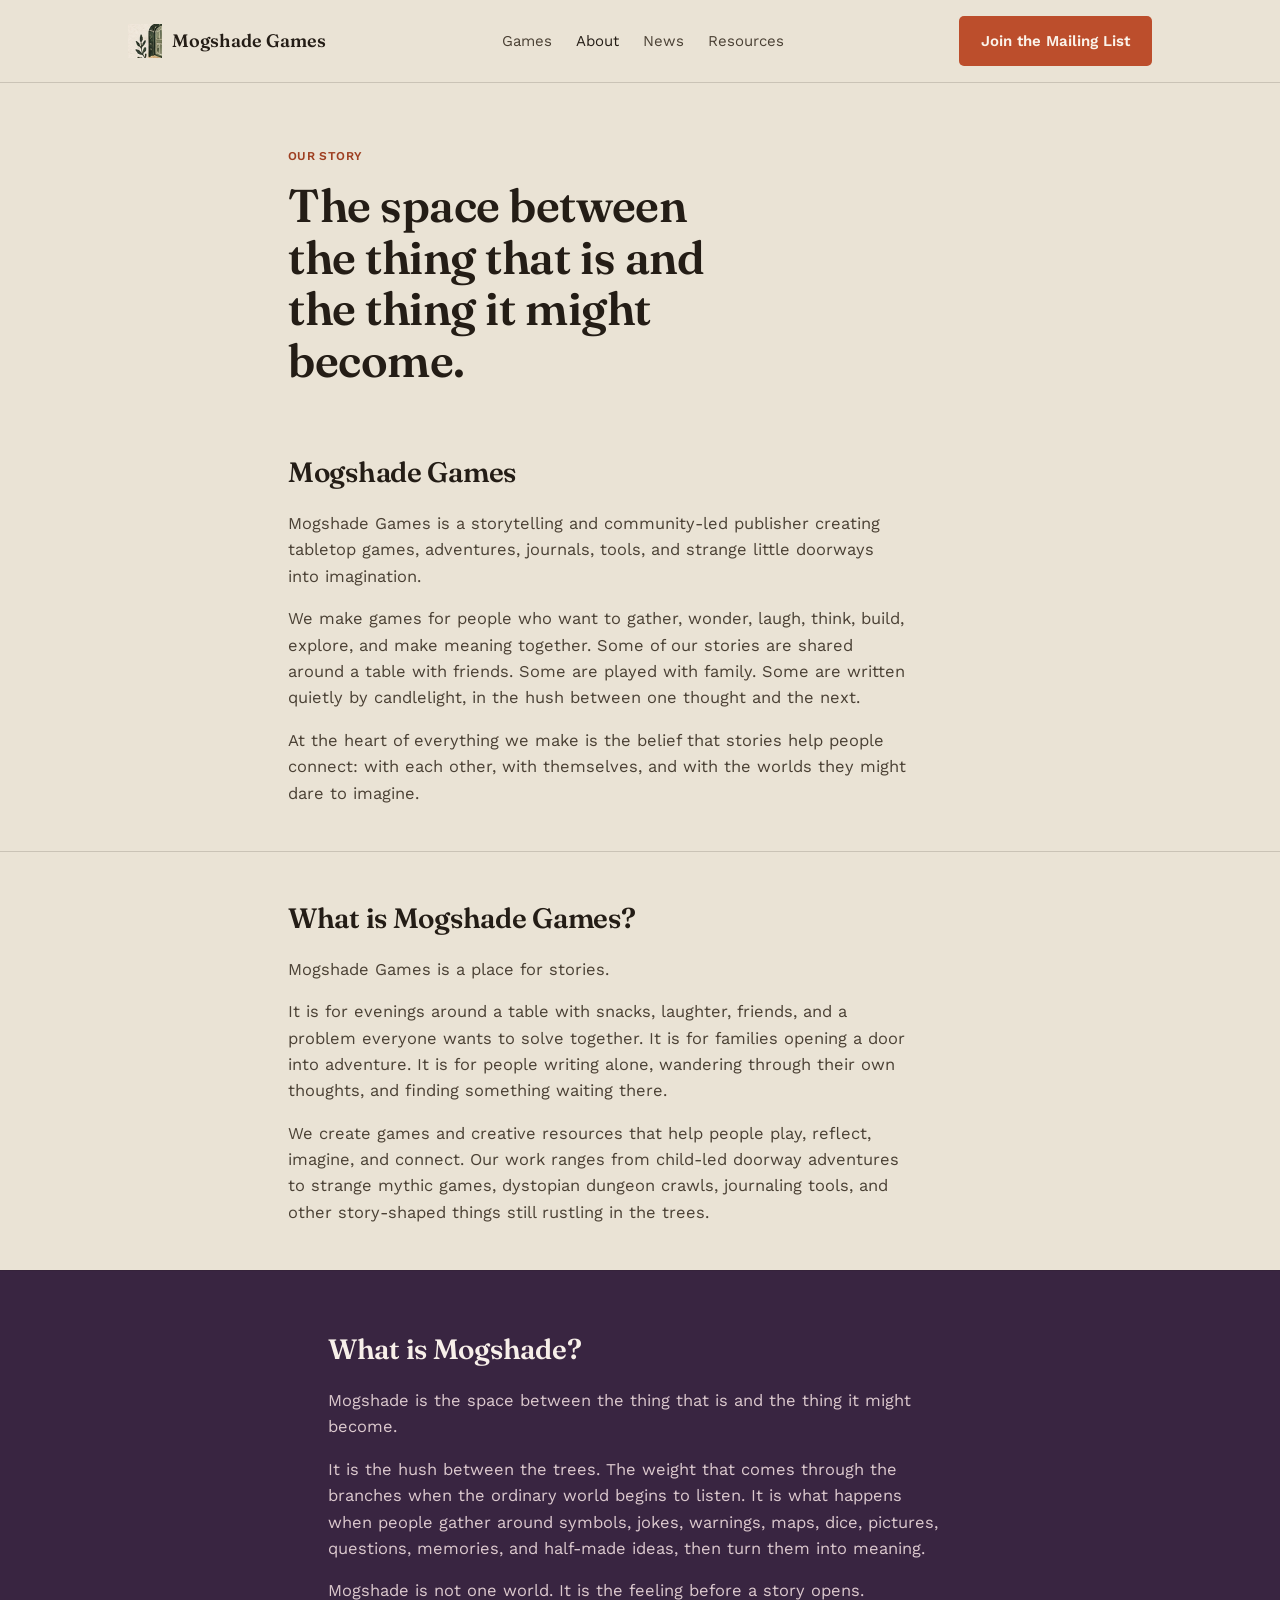
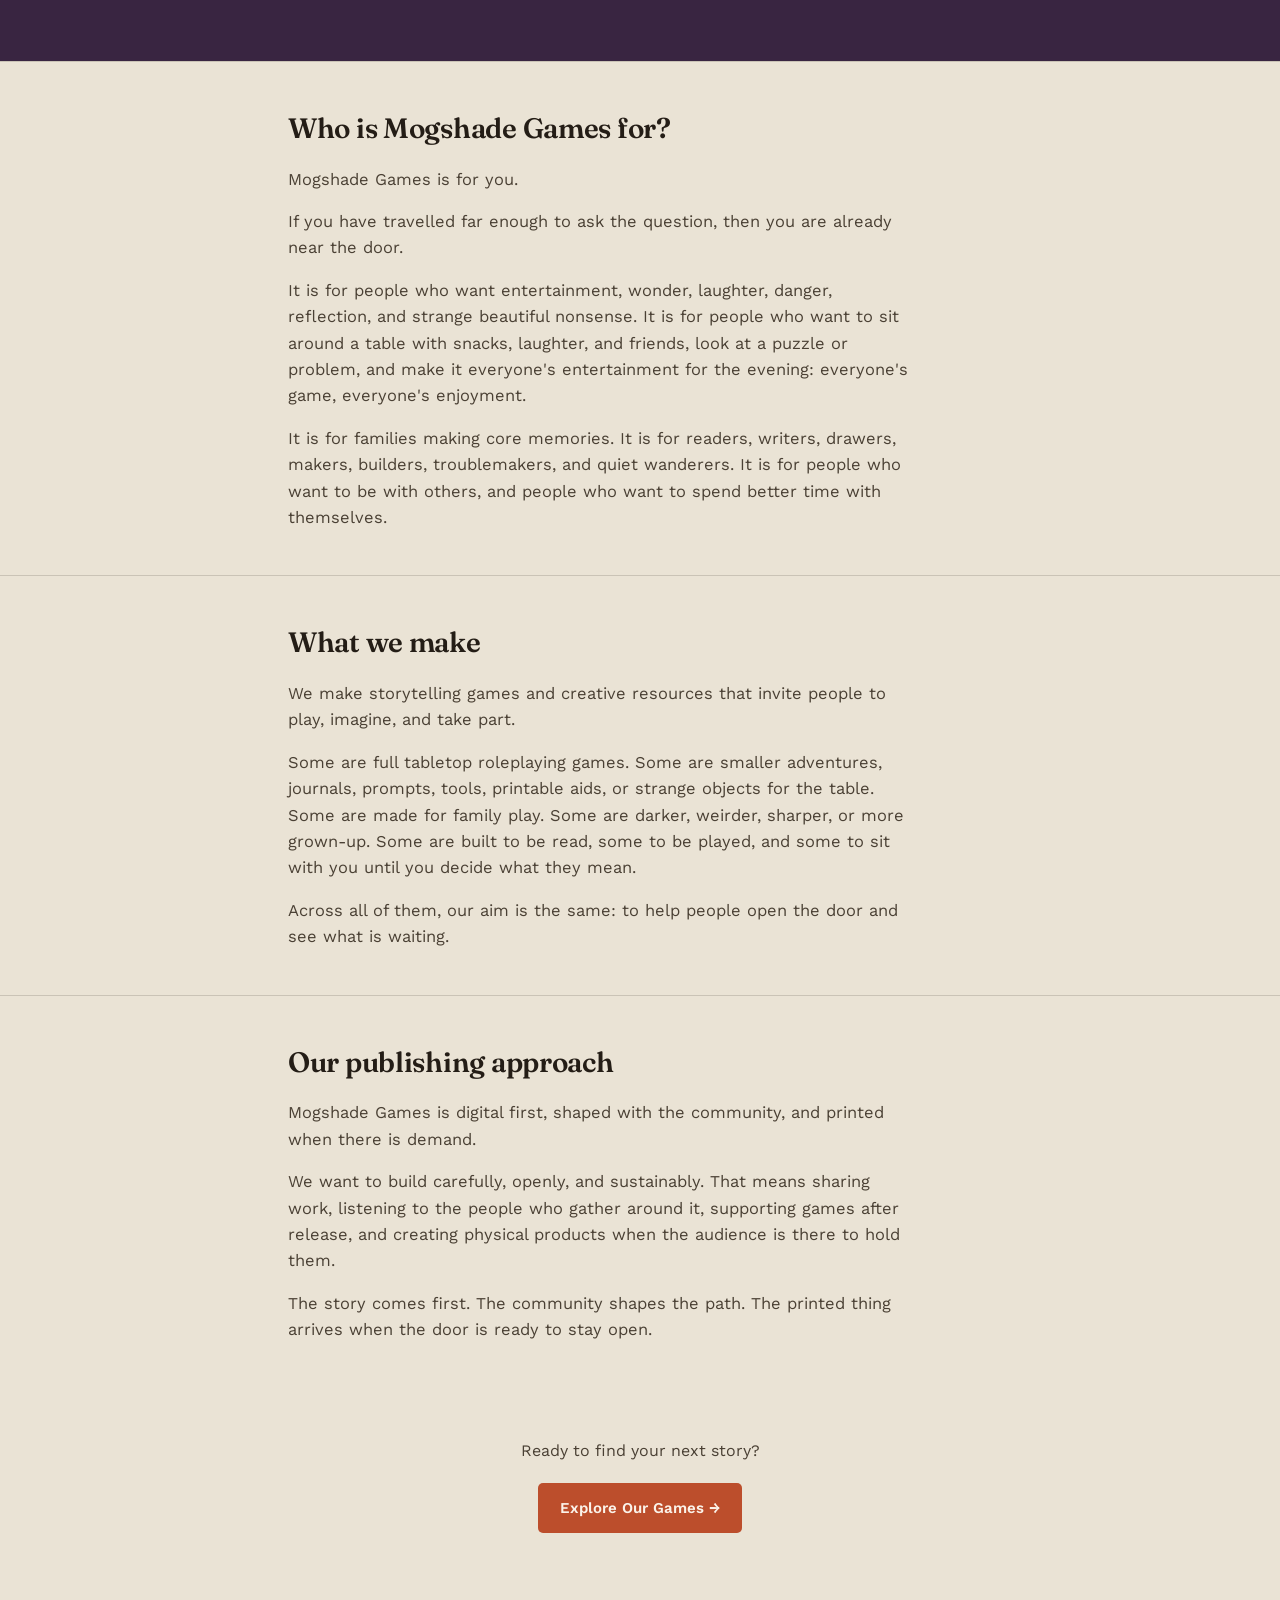
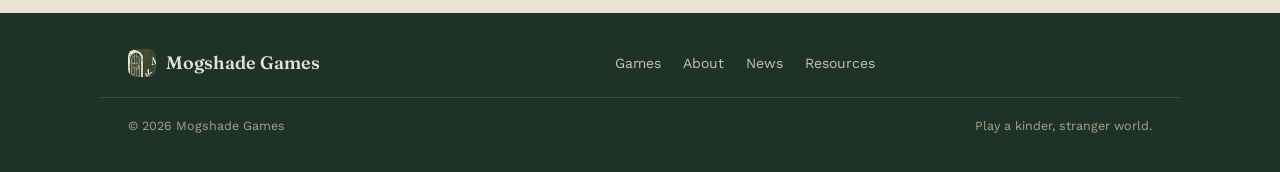
==== about.html @ 49bffb95 "Add files via upload" ====
<!DOCTYPE html>
<html lang="en">
<head>
<meta charset="UTF-8">
<meta name="viewport" content="width=device-width, initial-scale=1.0">
<title>About — Mogshade Games</title>
<link rel="preconnect" href="https://fonts.googleapis.com">
<link rel="preconnect" href="https://fonts.gstatic.com" crossorigin>
<link href="https://fonts.googleapis.com/css2?family=Fraunces:ital,wght@0,500;0,600;0,700;1,500&family=Work+Sans:wght@400;500;600&display=swap" rel="stylesheet">
<style>
  :root{
    --cream:#EAE3D5;
    --ink:#241D16;
    --ink-soft:#4A4034;
    --forest-dark:#1E3327;
    --rust:#BC4E2C;
    --rust-dark:#9E3F21;
    --plum:#392541;
    --plum-deep:#2C1C33;
    --sage:#A9B98C;
    --sage-ink:#3A4A2A;
    --line: rgba(36,29,22,0.16);
  }
  *{box-sizing:border-box;}
  body{margin:0;background:var(--cream);color:var(--ink);font-family:'Work Sans',sans-serif;line-height:1.6;}
  h1,h2,h3{font-family:'Fraunces',serif;font-weight:600;margin:0;letter-spacing:-0.01em;}
  a{color:inherit;text-decoration:none;}
  img{display:block;max-width:100%;border-radius:8px;}
  .wrap{max-width:760px;margin:0 auto;padding:0 28px;}
  @media(max-width:640px){.wrap{padding:0 18px;}}

  .btn{display:inline-flex;align-items:center;gap:8px;padding:13px 22px;border-radius:5px;font-weight:600;font-size:15px;border:none;cursor:pointer;}
  .btn-primary{background:var(--rust);color:#FBF3EA;}
  .btn-primary:hover{background:var(--rust-dark);}
  .btn-link{text-decoration:underline;text-underline-offset:4px;color:var(--forest-dark);}

  header.site{border-bottom:1px solid var(--line);padding:16px 0;}
  nav{max-width:1080px;margin:0 auto;padding:0 28px;display:flex;align-items:center;justify-content:space-between;flex-wrap:wrap;gap:16px;}
  @media(max-width:640px){nav{padding:0 18px;}}
  .logo{display:flex;align-items:center;gap:10px;}
  .logo img{width:34px;height:34px;border-radius:0;}
  .logo-word{font-family:'Fraunces',serif;font-weight:600;font-size:18px;line-height:1.15;}
  .nav-links{display:flex;gap:24px;flex-wrap:wrap;}
  .nav-links a{font-size:15px;color:var(--ink-soft);}
  .nav-links a:hover, .nav-links a.active{color:var(--ink);}

  .page-hero{padding:64px 0 20px;}
  .kicker{font-size:12px;font-weight:600;letter-spacing:0.03em;color:var(--rust-dark);display:block;margin-bottom:14px;}
  .page-hero h1{font-size:clamp(32px,5vw,46px);line-height:1.12;max-width:14ch;}

  section.copy{padding:44px 0;}
  section.copy + section.copy{border-top:1px solid var(--line);}
  section.copy h2{font-size:clamp(22px,3vw,28px);margin-bottom:16px;}
  section.copy p{font-size:16.5px;color:var(--ink-soft);margin:0 0 16px;max-width:62ch;}
  section.copy p:last-child{margin-bottom:0;}
  section.copy.emphasis{background:var(--plum);color:#F1E7EA;margin:0 -100vw;padding:56px 100vw;border-top:none;}
  section.copy.emphasis .wrap{max-width:680px;}
  section.copy.emphasis h2{color:#F7EFE9;}
  section.copy.emphasis p{color:#DCC9CE;}

  .cta-row{padding:50px 0 80px;text-align:center;}
  .cta-row p{color:var(--ink-soft);margin:0 0 20px;font-size:16px;}

  footer{background:var(--forest-dark);color:#E7E0D3;padding:36px 0;}
  .footer-grid{display:flex;align-items:center;justify-content:space-between;flex-wrap:wrap;gap:18px;max-width:1080px;margin:0 auto;padding:0 28px;}
  @media(max-width:640px){.footer-grid{padding:0 18px;}}
  .footer-logo{display:flex;align-items:center;gap:10px;}
  .footer-logo img{width:28px;height:28px;}
  .footer-links{display:flex;gap:22px;flex-wrap:wrap;}
  .footer-links a{font-size:14px;color:#CBC2AE;}
  .footer-bottom{margin-top:20px;padding-top:18px;border-top:1px solid rgba(231,224,211,0.15);font-size:12.5px;color:#A9A08B;display:flex;justify-content:space-between;flex-wrap:wrap;gap:8px;max-width:1080px;margin-left:auto;margin-right:auto;padding-left:28px;padding-right:28px;}
  @media(max-width:640px){.footer-bottom{padding-left:18px;padding-right:18px;}}
</style>
</head>
<body>

<header class="site">
  <nav>
    <a href="index.html" class="logo">
      <img src="logo-icon.png" alt="Mogshade Games door icon">
      <span class="logo-word">Mogshade Games</span>
    </a>
    <div class="nav-links">
      <a href="index.html#games">Games</a>
      <a href="about.html" class="active">About</a>
      <a href="index.html#workshop">News</a>
      <a href="index.html#workshop">Resources</a>
    </div>
    <a href="index.html#newsletter" class="btn btn-primary">Join the Mailing List</a>
  </nav>
</header>

<main>

  <section class="page-hero">
    <div class="wrap">
      <span class="kicker">OUR STORY</span>
      <h1>The space between the thing that is and the thing it might become.</h1>
    </div>
  </section>

  <section class="copy">
    <div class="wrap">
      <h2>Mogshade Games</h2>
      <p>Mogshade Games is a storytelling and community-led publisher creating tabletop games, adventures, journals, tools, and strange little doorways into imagination.</p>
      <p>We make games for people who want to gather, wonder, laugh, think, build, explore, and make meaning together. Some of our stories are shared around a table with friends. Some are played with family. Some are written quietly by candlelight, in the hush between one thought and the next.</p>
      <p>At the heart of everything we make is the belief that stories help people connect: with each other, with themselves, and with the worlds they might dare to imagine.</p>
    </div>
  </section>

  <section class="copy">
    <div class="wrap">
      <h2>What is Mogshade Games?</h2>
      <p>Mogshade Games is a place for stories.</p>
      <p>It is for evenings around a table with snacks, laughter, friends, and a problem everyone wants to solve together. It is for families opening a door into adventure. It is for people writing alone, wandering through their own thoughts, and finding something waiting there.</p>
      <p>We create games and creative resources that help people play, reflect, imagine, and connect. Our work ranges from child-led doorway adventures to strange mythic games, dystopian dungeon crawls, journaling tools, and other story-shaped things still rustling in the trees.</p>
    </div>
  </section>

  <section class="copy emphasis">
    <div class="wrap">
      <h2>What is Mogshade?</h2>
      <p>Mogshade is the space between the thing that is and the thing it might become.</p>
      <p>It is the hush between the trees. The weight that comes through the branches when the ordinary world begins to listen. It is what happens when people gather around symbols, jokes, warnings, maps, dice, pictures, questions, memories, and half-made ideas, then turn them into meaning.</p>
      <p>Mogshade is not one world. It is the feeling before a story opens.</p>
    </div>
  </section>

  <section class="copy">
    <div class="wrap">
      <h2>Who is Mogshade Games for?</h2>
      <p>Mogshade Games is for you.</p>
      <p>If you have travelled far enough to ask the question, then you are already near the door.</p>
      <p>It is for people who want entertainment, wonder, laughter, danger, reflection, and strange beautiful nonsense. It is for people who want to sit around a table with snacks, laughter, and friends, look at a puzzle or problem, and make it everyone's entertainment for the evening: everyone's game, everyone's enjoyment.</p>
      <p>It is for families making core memories. It is for readers, writers, drawers, makers, builders, troublemakers, and quiet wanderers. It is for people who want to be with others, and people who want to spend better time with themselves.</p>
    </div>
  </section>

  <section class="copy">
    <div class="wrap">
      <h2>What we make</h2>
      <p>We make storytelling games and creative resources that invite people to play, imagine, and take part.</p>
      <p>Some are full tabletop roleplaying games. Some are smaller adventures, journals, prompts, tools, printable aids, or strange objects for the table. Some are made for family play. Some are darker, weirder, sharper, or more grown-up. Some are built to be read, some to be played, and some to sit with you until you decide what they mean.</p>
      <p>Across all of them, our aim is the same: to help people open the door and see what is waiting.</p>
    </div>
  </section>

  <section class="copy">
    <div class="wrap">
      <h2>Our publishing approach</h2>
      <p>Mogshade Games is digital first, shaped with the community, and printed when there is demand.</p>
      <p>We want to build carefully, openly, and sustainably. That means sharing work, listening to the people who gather around it, supporting games after release, and creating physical products when the audience is there to hold them.</p>
      <p>The story comes first. The community shapes the path. The printed thing arrives when the door is ready to stay open.</p>
    </div>
  </section>

  <section class="cta-row">
    <div class="wrap">
      <p>Ready to find your next story?</p>
      <a href="index.html#games" class="btn btn-primary">Explore Our Games →</a>
    </div>
  </section>

</main>

<footer>
  <div class="footer-grid">
    <a href="index.html" class="footer-logo">
      <img src="footer-icon.png" alt="Mogshade Games door icon">
      <span class="logo-word">Mogshade Games</span>
    </a>
    <nav class="footer-links">
      <a href="index.html#games">Games</a>
      <a href="about.html">About</a>
      <a href="index.html#workshop">News</a>
      <a href="index.html#workshop">Resources</a>
    </nav>
  </div>
  <div class="footer-bottom">
    <span>© 2026 Mogshade Games</span>
    <span>Play a kinder, stranger world.</span>
  </div>
</footer>

</body>
</html>
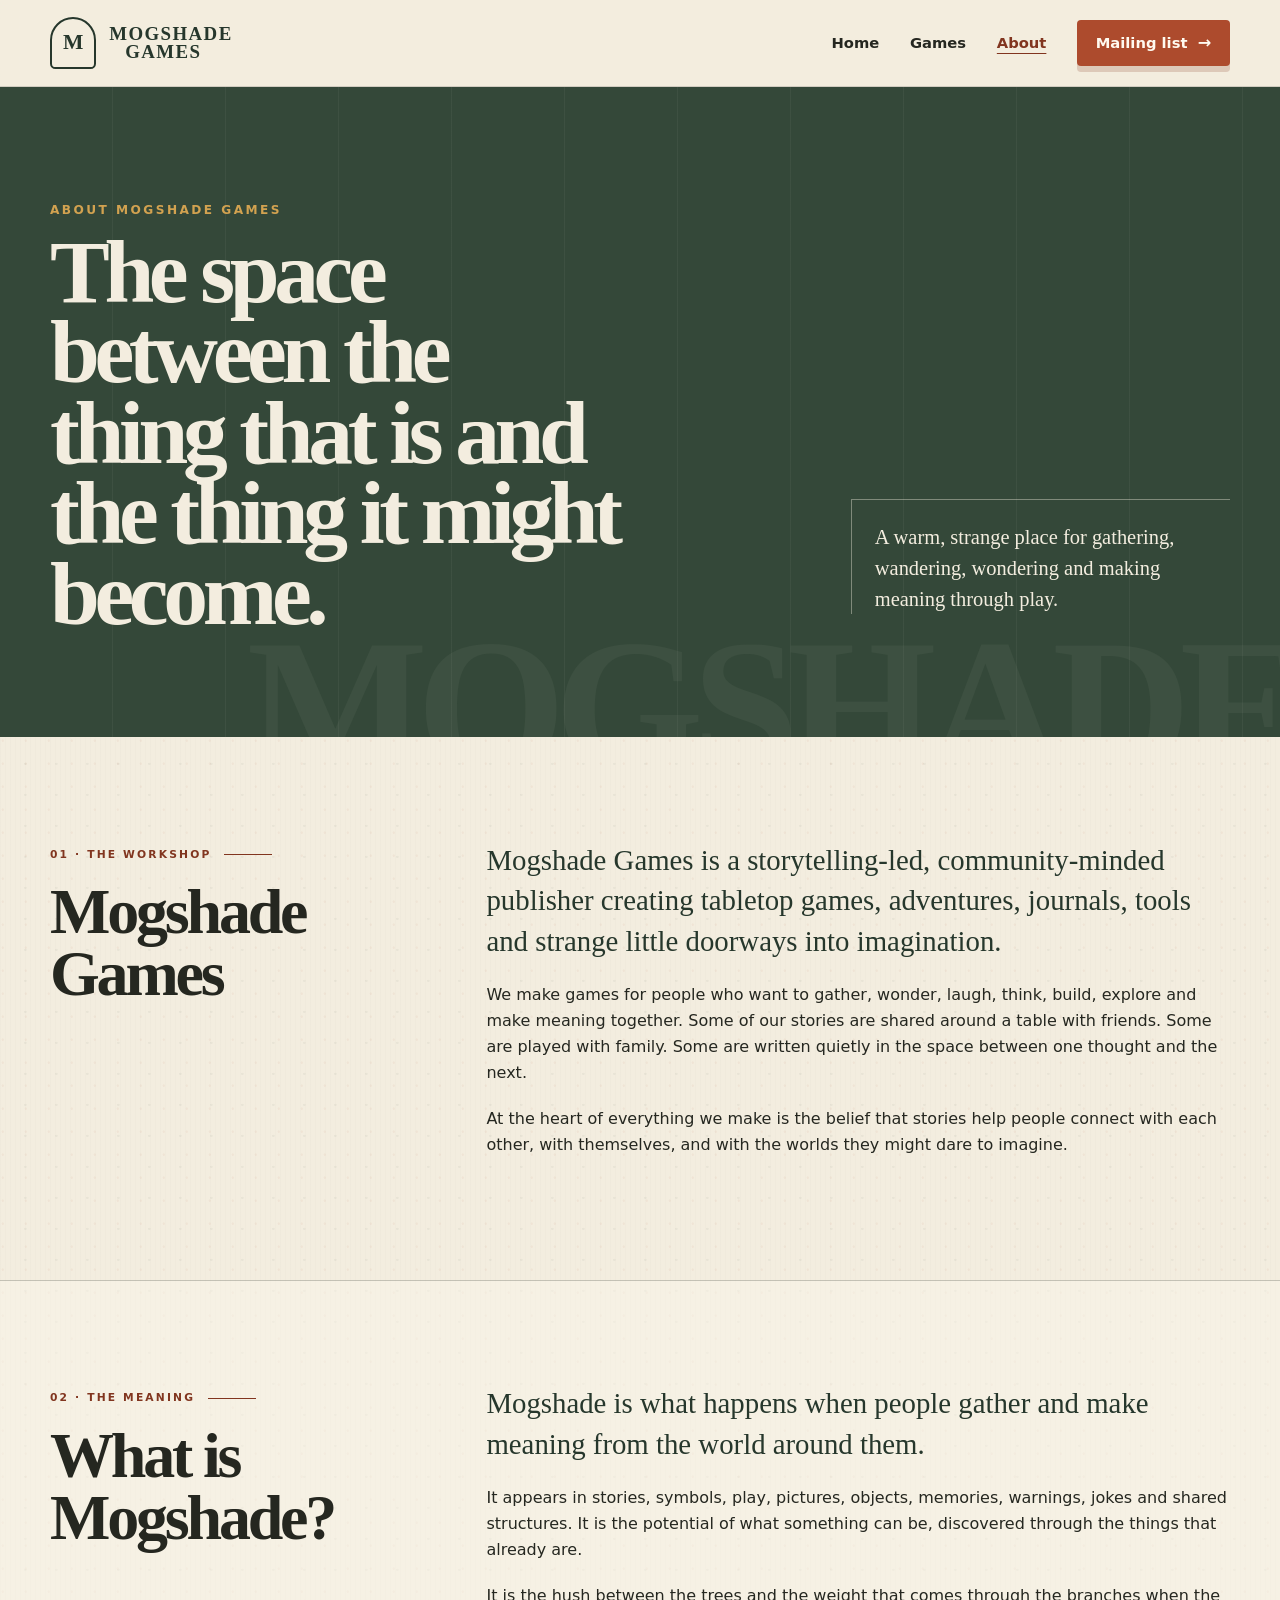
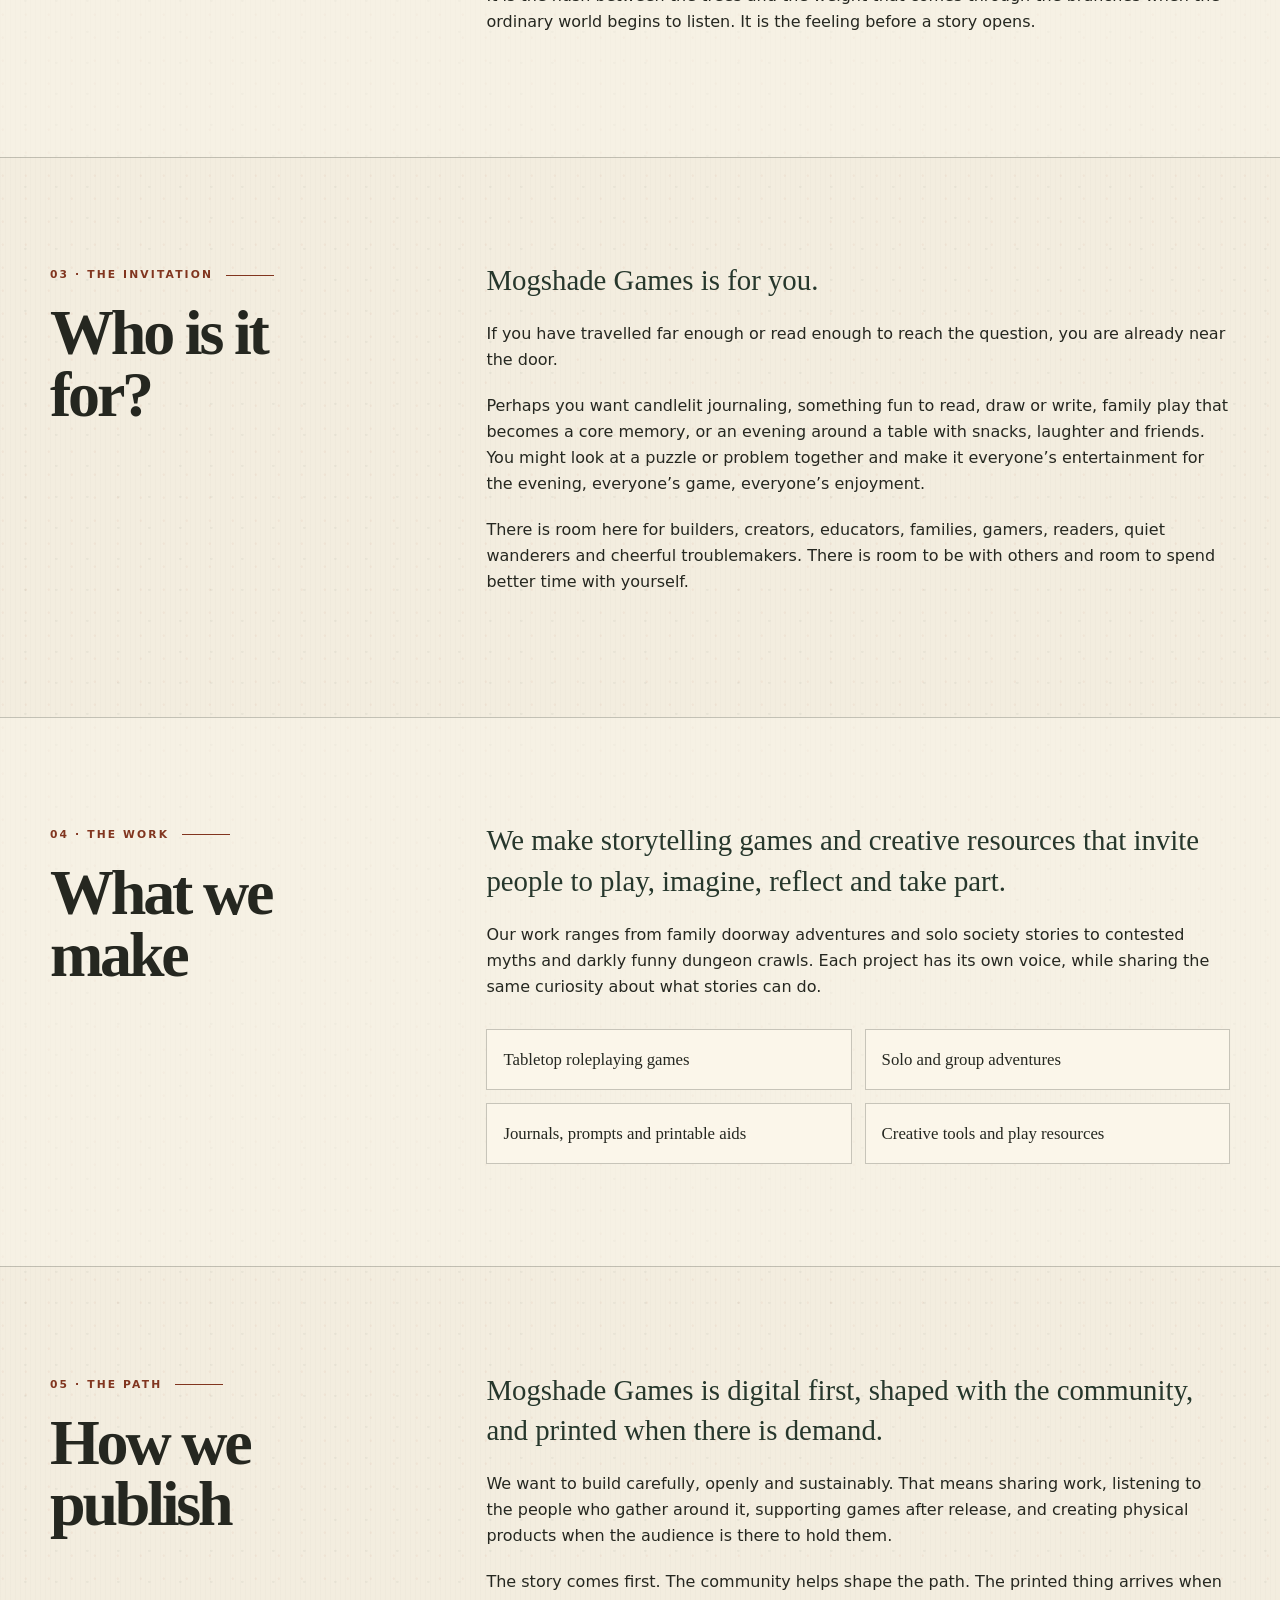
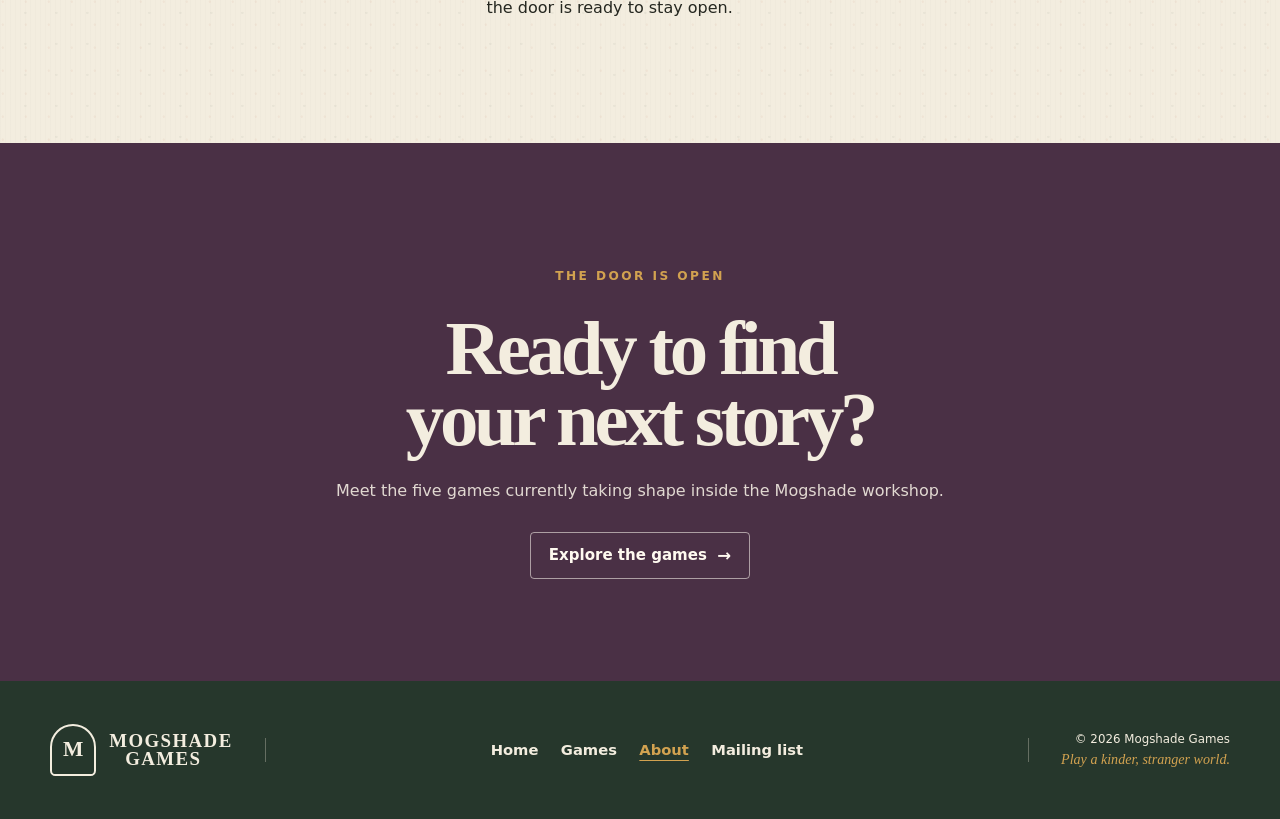
==== commit 5324761e: "Add files via upload" ====
--- a/about.html
+++ b/about.html
@@ -1,186 +1,156 @@
-<!DOCTYPE html>
-<html lang="en">
+<!doctype html>
+<html lang="en-GB">
 <head>
-<meta charset="UTF-8">
-<meta name="viewport" content="width=device-width, initial-scale=1.0">
-<title>About — Mogshade Games</title>
-<link rel="preconnect" href="https://fonts.googleapis.com">
-<link rel="preconnect" href="https://fonts.gstatic.com" crossorigin>
-<link href="https://fonts.googleapis.com/css2?family=Fraunces:ital,wght@0,500;0,600;0,700;1,500&family=Work+Sans:wght@400;500;600&display=swap" rel="stylesheet">
-<style>
-  :root{
-    --cream:#EAE3D5;
-    --ink:#241D16;
-    --ink-soft:#4A4034;
-    --forest-dark:#1E3327;
-    --rust:#BC4E2C;
-    --rust-dark:#9E3F21;
-    --plum:#392541;
-    --plum-deep:#2C1C33;
-    --sage:#A9B98C;
-    --sage-ink:#3A4A2A;
-    --line: rgba(36,29,22,0.16);
-  }
-  *{box-sizing:border-box;}
-  body{margin:0;background:var(--cream);color:var(--ink);font-family:'Work Sans',sans-serif;line-height:1.6;}
-  h1,h2,h3{font-family:'Fraunces',serif;font-weight:600;margin:0;letter-spacing:-0.01em;}
-  a{color:inherit;text-decoration:none;}
-  img{display:block;max-width:100%;border-radius:8px;}
-  .wrap{max-width:760px;margin:0 auto;padding:0 28px;}
-  @media(max-width:640px){.wrap{padding:0 18px;}}
+  <meta charset="utf-8">
+  <meta name="viewport" content="width=device-width, initial-scale=1">
+  <meta name="description" content="Discover Mogshade Games, a storytelling-led publisher creating games, adventures, journals and tools for shared and solitary imagination.">
+  <meta name="theme-color" content="#344839">
+  <meta name="robots" content="noindex, nofollow">
+  <title>About | Mogshade Games</title>
+  <!-- Private-preview setting: remove the robots line above before a public launch. -->
+  <link rel="icon" type="image/svg+xml" href="data:image/svg+xml,%3Csvg xmlns='http://www.w3.org/2000/svg' viewBox='0 0 64 64'%3E%3Crect width='64' height='64' rx='14' fill='%23344839'/%3E%3Ctext x='32' y='43' text-anchor='middle' font-family='Georgia,serif' font-size='35' font-weight='700' fill='%23f3eddf'%3EM%3C/text%3E%3C/svg%3E">
+  <link rel="stylesheet" href="styles.css">
+</head>
+<body id="top">
+  <a class="skip-link" href="#main-content">Skip to main content</a>
 
-  .btn{display:inline-flex;align-items:center;gap:8px;padding:13px 22px;border-radius:5px;font-weight:600;font-size:15px;border:none;cursor:pointer;}
-  .btn-primary{background:var(--rust);color:#FBF3EA;}
-  .btn-primary:hover{background:var(--rust-dark);}
-  .btn-link{text-decoration:underline;text-underline-offset:4px;color:var(--forest-dark);}
+  <header class="site-header">
+    <div class="shell header-inner">
+      <a class="brand" href="index.html" aria-label="Mogshade Games home">
+        <span class="brand-mark" aria-hidden="true">M</span>
+        <span class="brand-text"><span>Mogshade</span><span>Games</span></span>
+      </a>
 
-  header.site{border-bottom:1px solid var(--line);padding:16px 0;}
-  nav{max-width:1080px;margin:0 auto;padding:0 28px;display:flex;align-items:center;justify-content:space-between;flex-wrap:wrap;gap:16px;}
-  @media(max-width:640px){nav{padding:0 18px;}}
-  .logo{display:flex;align-items:center;gap:10px;}
-  .logo img{width:34px;height:34px;border-radius:0;}
-  .logo-word{font-family:'Fraunces',serif;font-weight:600;font-size:18px;line-height:1.15;}
-  .nav-links{display:flex;gap:24px;flex-wrap:wrap;}
-  .nav-links a{font-size:15px;color:var(--ink-soft);}
-  .nav-links a:hover, .nav-links a.active{color:var(--ink);}
+      <nav class="desktop-nav" aria-label="Main navigation">
+        <a href="index.html">Home</a>
+        <a href="index.html#games">Games</a>
+        <a href="#top" aria-current="page">About</a>
+        <a class="button" href="index.html#mailing-list">Mailing list <span class="arrow" aria-hidden="true">→</span></a>
+      </nav>
 
-  .page-hero{padding:64px 0 20px;}
-  .kicker{font-size:12px;font-weight:600;letter-spacing:0.03em;color:var(--rust-dark);display:block;margin-bottom:14px;}
-  .page-hero h1{font-size:clamp(32px,5vw,46px);line-height:1.12;max-width:14ch;}
+      <details class="mobile-menu">
+        <summary>Menu</summary>
+        <nav class="mobile-nav" aria-label="Mobile navigation">
+          <a href="index.html">Home</a>
+          <a href="index.html#games">Games</a>
+          <a href="#top" aria-current="page">About</a>
+          <a class="button" href="index.html#mailing-list">Mailing list</a>
+        </nav>
+      </details>
+    </div>
+  </header>
 
-  section.copy{padding:44px 0;}
-  section.copy + section.copy{border-top:1px solid var(--line);}
-  section.copy h2{font-size:clamp(22px,3vw,28px);margin-bottom:16px;}
-  section.copy p{font-size:16.5px;color:var(--ink-soft);margin:0 0 16px;max-width:62ch;}
-  section.copy p:last-child{margin-bottom:0;}
-  section.copy.emphasis{background:var(--plum);color:#F1E7EA;margin:0 -100vw;padding:56px 100vw;border-top:none;}
-  section.copy.emphasis .wrap{max-width:680px;}
-  section.copy.emphasis h2{color:#F7EFE9;}
-  section.copy.emphasis p{color:#DCC9CE;}
+  <main id="main-content">
+    <section class="page-hero" aria-labelledby="page-title">
+      <div class="shell page-hero-inner">
+        <div>
+          <p class="eyebrow" style="color: var(--gold);">About Mogshade Games</p>
+          <h1 id="page-title">The space between the thing that is and the thing it might become.</h1>
+        </div>
+        <p class="page-hero-note">A warm, strange place for gathering, wandering, wondering and making meaning through play.</p>
+      </div>
+    </section>
 
-  .cta-row{padding:50px 0 80px;text-align:center;}
-  .cta-row p{color:var(--ink-soft);margin:0 0 20px;font-size:16px;}
+    <section class="story-section" aria-labelledby="story-one">
+      <div class="shell story-grid">
+        <div>
+          <span class="story-number">01 · The workshop</span>
+          <h2 id="story-one">Mogshade Games</h2>
+        </div>
+        <div class="story-copy">
+          <p class="lead">Mogshade Games is a storytelling-led, community-minded publisher creating tabletop games, adventures, journals, tools and strange little doorways into imagination.</p>
+          <p>We make games for people who want to gather, wonder, laugh, think, build, explore and make meaning together. Some of our stories are shared around a table with friends. Some are played with family. Some are written quietly in the space between one thought and the next.</p>
+          <p>At the heart of everything we make is the belief that stories help people connect with each other, with themselves, and with the worlds they might dare to imagine.</p>
+        </div>
+      </div>
+    </section>
 
-  footer{background:var(--forest-dark);color:#E7E0D3;padding:36px 0;}
-  .footer-grid{display:flex;align-items:center;justify-content:space-between;flex-wrap:wrap;gap:18px;max-width:1080px;margin:0 auto;padding:0 28px;}
-  @media(max-width:640px){.footer-grid{padding:0 18px;}}
-  .footer-logo{display:flex;align-items:center;gap:10px;}
-  .footer-logo img{width:28px;height:28px;}
-  .footer-links{display:flex;gap:22px;flex-wrap:wrap;}
-  .footer-links a{font-size:14px;color:#CBC2AE;}
-  .footer-bottom{margin-top:20px;padding-top:18px;border-top:1px solid rgba(231,224,211,0.15);font-size:12.5px;color:#A9A08B;display:flex;justify-content:space-between;flex-wrap:wrap;gap:8px;max-width:1080px;margin-left:auto;margin-right:auto;padding-left:28px;padding-right:28px;}
-  @media(max-width:640px){.footer-bottom{padding-left:18px;padding-right:18px;}}
-</style>
-</head>
-<body>
+    <section class="story-section alt" aria-labelledby="story-two">
+      <div class="shell story-grid">
+        <div>
+          <span class="story-number">02 · The meaning</span>
+          <h2 id="story-two">What is Mogshade?</h2>
+        </div>
+        <div class="story-copy">
+          <p class="lead">Mogshade is what happens when people gather and make meaning from the world around them.</p>
+          <p>It appears in stories, symbols, play, pictures, objects, memories, warnings, jokes and shared structures. It is the potential of what something can be, discovered through the things that already are.</p>
+          <p>It is the hush between the trees and the weight that comes through the branches when the ordinary world begins to listen. It is the feeling before a story opens.</p>
+        </div>
+      </div>
+    </section>
 
-<header class="site">
-  <nav>
-    <a href="index.html" class="logo">
-      <img src="logo-icon.png" alt="Mogshade Games door icon">
-      <span class="logo-word">Mogshade Games</span>
-    </a>
-    <div class="nav-links">
-      <a href="index.html#games">Games</a>
-      <a href="about.html" class="active">About</a>
-      <a href="index.html#workshop">News</a>
-      <a href="index.html#workshop">Resources</a>
+    <section class="story-section" aria-labelledby="story-three">
+      <div class="shell story-grid">
+        <div>
+          <span class="story-number">03 · The invitation</span>
+          <h2 id="story-three">Who is it for?</h2>
+        </div>
+        <div class="story-copy">
+          <p class="lead">Mogshade Games is for you.</p>
+          <p>If you have travelled far enough or read enough to reach the question, you are already near the door.</p>
+          <p>Perhaps you want candlelit journaling, something fun to read, draw or write, family play that becomes a core memory, or an evening around a table with snacks, laughter and friends. You might look at a puzzle or problem together and make it everyone’s entertainment for the evening, everyone’s game, everyone’s enjoyment.</p>
+          <p>There is room here for builders, creators, educators, families, gamers, readers, quiet wanderers and cheerful troublemakers. There is room to be with others and room to spend better time with yourself.</p>
+        </div>
+      </div>
+    </section>
+
+    <section class="story-section alt" aria-labelledby="story-four">
+      <div class="shell story-grid">
+        <div>
+          <span class="story-number">04 · The work</span>
+          <h2 id="story-four">What we make</h2>
+        </div>
+        <div class="story-copy">
+          <p class="lead">We make storytelling games and creative resources that invite people to play, imagine, reflect and take part.</p>
+          <p>Our work ranges from family doorway adventures and solo society stories to contested myths and darkly funny dungeon crawls. Each project has its own voice, while sharing the same curiosity about what stories can do.</p>
+          <ul class="story-list">
+            <li>Tabletop roleplaying games</li>
+            <li>Solo and group adventures</li>
+            <li>Journals, prompts and printable aids</li>
+            <li>Creative tools and play resources</li>
+          </ul>
+        </div>
+      </div>
+    </section>
+
+    <section class="story-section" aria-labelledby="story-five">
+      <div class="shell story-grid">
+        <div>
+          <span class="story-number">05 · The path</span>
+          <h2 id="story-five">How we publish</h2>
+        </div>
+        <div class="story-copy">
+          <p class="lead">Mogshade Games is digital first, shaped with the community, and printed when there is demand.</p>
+          <p>We want to build carefully, openly and sustainably. That means sharing work, listening to the people who gather around it, supporting games after release, and creating physical products when the audience is there to hold them.</p>
+          <p>The story comes first. The community helps shape the path. The printed thing arrives when the door is ready to stay open.</p>
+        </div>
+      </div>
+    </section>
+
+    <section class="closing-door" aria-labelledby="closing-title">
+      <div class="shell">
+        <p class="eyebrow" style="color: var(--gold);">The door is open</p>
+        <h2 id="closing-title">Ready to find your next story?</h2>
+        <p>Meet the five games currently taking shape inside the Mogshade workshop.</p>
+        <a class="button button-light" href="index.html#games">Explore the games <span class="arrow" aria-hidden="true">→</span></a>
+      </div>
+    </section>
+  </main>
+
+  <footer class="site-footer">
+    <div class="shell footer-grid">
+      <a class="brand footer-brand" href="index.html" aria-label="Mogshade Games home">
+        <span class="brand-mark" aria-hidden="true">M</span>
+        <span class="brand-text"><span>Mogshade</span><span>Games</span></span>
+      </a>
+      <nav class="footer-nav" aria-label="Footer navigation">
+        <a href="index.html">Home</a>
+        <a href="index.html#games">Games</a>
+        <a href="#top" aria-current="page">About</a>
+        <a href="index.html#mailing-list">Mailing list</a>
+      </nav>
+      <p class="footer-note">© 2026 Mogshade Games<span>Play a kinder, stranger world.</span></p>
     </div>
-    <a href="index.html#newsletter" class="btn btn-primary">Join the Mailing List</a>
-  </nav>
-</header>
-
-<main>
-
-  <section class="page-hero">
-    <div class="wrap">
-      <span class="kicker">OUR STORY</span>
-      <h1>The space between the thing that is and the thing it might become.</h1>
-    </div>
-  </section>
-
-  <section class="copy">
-    <div class="wrap">
-      <h2>Mogshade Games</h2>
-      <p>Mogshade Games is a storytelling and community-led publisher creating tabletop games, adventures, journals, tools, and strange little doorways into imagination.</p>
-      <p>We make games for people who want to gather, wonder, laugh, think, build, explore, and make meaning together. Some of our stories are shared around a table with friends. Some are played with family. Some are written quietly by candlelight, in the hush between one thought and the next.</p>
-      <p>At the heart of everything we make is the belief that stories help people connect: with each other, with themselves, and with the worlds they might dare to imagine.</p>
-    </div>
-  </section>
-
-  <section class="copy">
-    <div class="wrap">
-      <h2>What is Mogshade Games?</h2>
-      <p>Mogshade Games is a place for stories.</p>
-      <p>It is for evenings around a table with snacks, laughter, friends, and a problem everyone wants to solve together. It is for families opening a door into adventure. It is for people writing alone, wandering through their own thoughts, and finding something waiting there.</p>
-      <p>We create games and creative resources that help people play, reflect, imagine, and connect. Our work ranges from child-led doorway adventures to strange mythic games, dystopian dungeon crawls, journaling tools, and other story-shaped things still rustling in the trees.</p>
-    </div>
-  </section>
-
-  <section class="copy emphasis">
-    <div class="wrap">
-      <h2>What is Mogshade?</h2>
-      <p>Mogshade is the space between the thing that is and the thing it might become.</p>
-      <p>It is the hush between the trees. The weight that comes through the branches when the ordinary world begins to listen. It is what happens when people gather around symbols, jokes, warnings, maps, dice, pictures, questions, memories, and half-made ideas, then turn them into meaning.</p>
-      <p>Mogshade is not one world. It is the feeling before a story opens.</p>
-    </div>
-  </section>
-
-  <section class="copy">
-    <div class="wrap">
-      <h2>Who is Mogshade Games for?</h2>
-      <p>Mogshade Games is for you.</p>
-      <p>If you have travelled far enough to ask the question, then you are already near the door.</p>
-      <p>It is for people who want entertainment, wonder, laughter, danger, reflection, and strange beautiful nonsense. It is for people who want to sit around a table with snacks, laughter, and friends, look at a puzzle or problem, and make it everyone's entertainment for the evening: everyone's game, everyone's enjoyment.</p>
-      <p>It is for families making core memories. It is for readers, writers, drawers, makers, builders, troublemakers, and quiet wanderers. It is for people who want to be with others, and people who want to spend better time with themselves.</p>
-    </div>
-  </section>
-
-  <section class="copy">
-    <div class="wrap">
-      <h2>What we make</h2>
-      <p>We make storytelling games and creative resources that invite people to play, imagine, and take part.</p>
-      <p>Some are full tabletop roleplaying games. Some are smaller adventures, journals, prompts, tools, printable aids, or strange objects for the table. Some are made for family play. Some are darker, weirder, sharper, or more grown-up. Some are built to be read, some to be played, and some to sit with you until you decide what they mean.</p>
-      <p>Across all of them, our aim is the same: to help people open the door and see what is waiting.</p>
-    </div>
-  </section>
-
-  <section class="copy">
-    <div class="wrap">
-      <h2>Our publishing approach</h2>
-      <p>Mogshade Games is digital first, shaped with the community, and printed when there is demand.</p>
-      <p>We want to build carefully, openly, and sustainably. That means sharing work, listening to the people who gather around it, supporting games after release, and creating physical products when the audience is there to hold them.</p>
-      <p>The story comes first. The community shapes the path. The printed thing arrives when the door is ready to stay open.</p>
-    </div>
-  </section>
-
-  <section class="cta-row">
-    <div class="wrap">
-      <p>Ready to find your next story?</p>
-      <a href="index.html#games" class="btn btn-primary">Explore Our Games →</a>
-    </div>
-  </section>
-
-</main>
-
-<footer>
-  <div class="footer-grid">
-    <a href="index.html" class="footer-logo">
-      <img src="footer-icon.png" alt="Mogshade Games door icon">
-      <span class="logo-word">Mogshade Games</span>
-    </a>
-    <nav class="footer-links">
-      <a href="index.html#games">Games</a>
-      <a href="about.html">About</a>
-      <a href="index.html#workshop">News</a>
-      <a href="index.html#workshop">Resources</a>
-    </nav>
-  </div>
-  <div class="footer-bottom">
-    <span>© 2026 Mogshade Games</span>
-    <span>Play a kinder, stranger world.</span>
-  </div>
-</footer>
-
+  </footer>
 </body>
 </html>
--- a/styles.css
+++ b/styles.css
@@ -0,0 +1,1305 @@
+:root {
+  --cream: #f3eddf;
+  --cream-deep: #e6dac2;
+  --paper: #fbf6ea;
+  --moss: #344839;
+  --moss-dark: #26372c;
+  --sage: #aeb79b;
+  --rust: #ad4b2d;
+  --rust-dark: #81351f;
+  --plum: #4a3045;
+  --plum-dark: #34212f;
+  --charcoal: #252720;
+  --ink-soft: #5e5d52;
+  --gold: #d2a250;
+  --rose: #d69d8f;
+  --blue-grey: #9eaaab;
+  --line: rgba(37, 39, 32, 0.24);
+  --paper-line: rgba(243, 237, 223, 0.34);
+  --shadow: 0 18px 45px rgba(48, 40, 28, 0.12);
+  --radius: 8px;
+  --serif: "Iowan Old Style", "Palatino Linotype", "Book Antiqua", Palatino, Georgia, serif;
+  --sans: Inter, ui-sans-serif, system-ui, -apple-system, BlinkMacSystemFont, "Segoe UI", sans-serif;
+  --content: 1180px;
+}
+
+*,
+*::before,
+*::after {
+  box-sizing: border-box;
+}
+
+html {
+  scroll-behavior: smooth;
+  scroll-padding-top: 6.5rem;
+}
+
+body {
+  min-width: 320px;
+  margin: 0;
+  background:
+    radial-gradient(circle at 12% 20%, rgba(173, 75, 45, 0.055) 0 1px, transparent 1.4px),
+    radial-gradient(circle at 82% 64%, rgba(52, 72, 57, 0.055) 0 1px, transparent 1.4px),
+    repeating-linear-gradient(90deg, rgba(37, 39, 32, 0.014) 0 1px, transparent 1px 5px),
+    var(--cream);
+  background-size: 23px 23px, 31px 31px, auto, auto;
+  color: var(--charcoal);
+  font-family: var(--sans);
+  font-size: 1rem;
+  line-height: 1.62;
+  text-rendering: optimizeLegibility;
+}
+
+::selection {
+  background: var(--gold);
+  color: var(--charcoal);
+}
+
+a {
+  color: inherit;
+}
+
+button,
+input {
+  font: inherit;
+}
+
+img,
+svg {
+  display: block;
+  max-width: 100%;
+}
+
+.shell {
+  width: min(calc(100% - 2rem), var(--content));
+  margin-inline: auto;
+}
+
+.skip-link {
+  position: fixed;
+  top: 0.75rem;
+  left: 0.75rem;
+  z-index: 1000;
+  padding: 0.72rem 1rem;
+  border-radius: 4px;
+  background: var(--charcoal);
+  color: var(--paper);
+  font-weight: 800;
+  transform: translateY(-160%);
+  transition: transform 160ms ease;
+}
+
+.skip-link:focus {
+  transform: translateY(0);
+}
+
+.eyebrow {
+  margin: 0 0 0.8rem;
+  color: var(--rust-dark);
+  font-size: 0.76rem;
+  font-weight: 850;
+  letter-spacing: 0.2em;
+  line-height: 1.4;
+  text-transform: uppercase;
+}
+
+.site-header {
+  position: sticky;
+  top: 0;
+  z-index: 100;
+  border-bottom: 1px solid rgba(37, 39, 32, 0.16);
+  background: rgba(243, 237, 223, 0.94);
+  backdrop-filter: blur(15px);
+}
+
+.header-inner {
+  min-height: 5.35rem;
+  display: flex;
+  align-items: center;
+  justify-content: space-between;
+  gap: 2rem;
+}
+
+.brand {
+  display: inline-flex;
+  align-items: center;
+  gap: 0.8rem;
+  color: var(--moss-dark);
+  text-decoration: none;
+}
+
+.brand-mark {
+  width: 2.9rem;
+  height: 3.25rem;
+  display: grid;
+  place-items: center;
+  flex: 0 0 auto;
+  border: 2px solid currentColor;
+  border-radius: 1.5rem 1.5rem 0.35rem 0.35rem;
+  font-family: var(--serif);
+  font-size: 1.35rem;
+  font-weight: 800;
+  line-height: 1;
+}
+
+.brand-text {
+  display: grid;
+  font-family: var(--serif);
+  font-size: 1.18rem;
+  font-weight: 800;
+  letter-spacing: 0.075em;
+  line-height: 0.95;
+  text-transform: uppercase;
+}
+
+.brand-text span:last-child {
+  margin-left: 1rem;
+}
+
+.desktop-nav {
+  display: flex;
+  align-items: center;
+  gap: clamp(1.15rem, 2.4vw, 2rem);
+}
+
+.desktop-nav a,
+.mobile-nav a,
+.footer-nav a {
+  font-size: 0.92rem;
+  font-weight: 750;
+  text-decoration: none;
+  text-underline-offset: 0.34rem;
+}
+
+.desktop-nav a:not(.button):hover,
+.desktop-nav a:not(.button):focus-visible,
+.desktop-nav a[aria-current="page"],
+.mobile-nav a:not(.button):hover,
+.mobile-nav a:not(.button):focus-visible,
+.mobile-nav a[aria-current="page"] {
+  color: var(--rust-dark);
+  text-decoration: underline;
+}
+
+.mobile-menu {
+  position: relative;
+  display: none;
+}
+
+.mobile-menu summary {
+  min-height: 2.75rem;
+  display: inline-flex;
+  align-items: center;
+  gap: 0.55rem;
+  padding: 0.55rem 0.8rem;
+  border: 1px solid var(--line);
+  border-radius: 4px;
+  background: var(--paper);
+  cursor: pointer;
+  font-weight: 800;
+  list-style: none;
+}
+
+.mobile-menu summary::-webkit-details-marker {
+  display: none;
+}
+
+.mobile-menu summary::after {
+  content: "+";
+  font-size: 1.2rem;
+  line-height: 1;
+}
+
+.mobile-menu[open] summary::after {
+  content: "×";
+}
+
+.mobile-nav {
+  position: absolute;
+  top: calc(100% + 0.55rem);
+  right: 0;
+  width: min(18rem, calc(100vw - 2rem));
+  display: grid;
+  gap: 0.25rem;
+  padding: 0.7rem;
+  border: 1px solid var(--line);
+  border-radius: var(--radius);
+  background: var(--paper);
+  box-shadow: var(--shadow);
+}
+
+.mobile-nav a {
+  padding: 0.75rem 0.8rem;
+}
+
+.button {
+  min-height: 2.9rem;
+  display: inline-flex;
+  align-items: center;
+  justify-content: center;
+  gap: 0.65rem;
+  padding: 0.72rem 1.1rem;
+  border: 1px solid transparent;
+  border-radius: 4px;
+  background: var(--rust);
+  color: #fffaf0;
+  font-size: 0.94rem;
+  font-weight: 800;
+  line-height: 1.2;
+  text-decoration: none;
+  box-shadow: 0 6px 0 rgba(129, 53, 31, 0.2);
+  transition: transform 150ms ease, box-shadow 150ms ease, background 150ms ease;
+}
+
+.button:hover,
+.button:focus-visible {
+  background: var(--rust-dark);
+  transform: translateY(-2px);
+  box-shadow: 0 8px 0 rgba(129, 53, 31, 0.2);
+}
+
+.button:active {
+  transform: translateY(1px);
+  box-shadow: 0 3px 0 rgba(129, 53, 31, 0.2);
+}
+
+.button-light {
+  border-color: rgba(255, 250, 240, 0.55);
+  background: transparent;
+  color: #fffaf0;
+  box-shadow: none;
+}
+
+.button-light:hover,
+.button-light:focus-visible {
+  background: rgba(255, 250, 240, 0.12);
+  box-shadow: none;
+}
+
+.text-link {
+  display: inline-flex;
+  align-items: center;
+  gap: 0.45rem;
+  color: var(--charcoal);
+  font-size: 0.94rem;
+  font-weight: 800;
+  text-decoration: underline;
+  text-decoration-thickness: 1px;
+  text-underline-offset: 0.35rem;
+}
+
+.text-link:hover,
+.text-link:focus-visible {
+  color: var(--rust-dark);
+}
+
+.arrow {
+  font-size: 1.1em;
+  transition: transform 150ms ease;
+}
+
+a:hover .arrow,
+a:focus-visible .arrow {
+  transform: translateX(0.18rem);
+}
+
+.hero {
+  position: relative;
+  overflow: hidden;
+  padding: clamp(4rem, 8vw, 7.25rem) 0 clamp(3.7rem, 7vw, 5.8rem);
+}
+
+.hero::after {
+  content: "ORDINARY THINGS / EXTRAORDINARY STORIES";
+  position: absolute;
+  top: 50%;
+  right: -7.2rem;
+  color: rgba(37, 39, 32, 0.48);
+  font-size: 0.64rem;
+  font-weight: 800;
+  letter-spacing: 0.32em;
+  transform: rotate(90deg) translateY(-50%);
+  transform-origin: center;
+}
+
+.hero-grid {
+  display: grid;
+  grid-template-columns: minmax(0, 1.04fr) minmax(23rem, 0.96fr);
+  align-items: center;
+  gap: clamp(2.5rem, 7vw, 6.5rem);
+}
+
+.hero-copy {
+  position: relative;
+  z-index: 1;
+}
+
+.hero h1 {
+  max-width: 11ch;
+  margin: 0;
+  color: #152017;
+  font-family: var(--serif);
+  font-size: clamp(3.55rem, 7.4vw, 7rem);
+  font-weight: 600;
+  letter-spacing: -0.065em;
+  line-height: 0.86;
+}
+
+.hero h1 span {
+  display: block;
+  margin-left: clamp(0rem, 4vw, 3.5rem);
+  color: var(--rust-dark);
+  font-style: italic;
+  font-weight: 500;
+}
+
+.hero-intro {
+  max-width: 38rem;
+  margin: 2rem 0 0;
+  color: #34362e;
+  font-family: var(--serif);
+  font-size: clamp(1.08rem, 2vw, 1.34rem);
+  line-height: 1.46;
+}
+
+.hero-actions {
+  display: flex;
+  flex-wrap: wrap;
+  align-items: center;
+  gap: 1.15rem 1.5rem;
+  margin-top: 2rem;
+}
+
+.threshold-poster {
+  position: relative;
+  min-height: 30rem;
+  display: grid;
+  grid-template-rows: auto 1fr auto;
+  overflow: hidden;
+  border: 1px solid rgba(38, 55, 44, 0.5);
+  border-radius: 9.5rem 9.5rem 0.6rem 0.6rem;
+  background:
+    linear-gradient(148deg, transparent 0 47%, rgba(243, 237, 223, 0.08) 47% 48%, transparent 48%),
+    repeating-linear-gradient(90deg, transparent 0 3.75rem, rgba(243, 237, 223, 0.07) 3.75rem calc(3.75rem + 1px)),
+    var(--moss);
+  color: var(--cream);
+  box-shadow: var(--shadow);
+  isolation: isolate;
+}
+
+.threshold-poster::before {
+  content: "";
+  position: absolute;
+  inset: 1rem;
+  z-index: -1;
+  border: 1px solid rgba(243, 237, 223, 0.32);
+  border-radius: 8.6rem 8.6rem 0.3rem 0.3rem;
+}
+
+.poster-kicker {
+  display: flex;
+  justify-content: space-between;
+  gap: 1rem;
+  padding: 2.1rem 2rem 1rem;
+  font-size: 0.7rem;
+  font-weight: 800;
+  letter-spacing: 0.19em;
+  text-transform: uppercase;
+}
+
+.poster-kicker span:last-child {
+  color: var(--gold);
+}
+
+.poster-words {
+  display: grid;
+  align-content: center;
+  padding: 1.5rem clamp(1.7rem, 5vw, 3.7rem);
+  font-family: var(--serif);
+  font-size: clamp(2.7rem, 6vw, 5.7rem);
+  font-weight: 700;
+  letter-spacing: -0.05em;
+  line-height: 0.82;
+  text-transform: uppercase;
+}
+
+.poster-words span:nth-child(2) {
+  margin-left: 0.85em;
+  color: var(--gold);
+  font-style: italic;
+  font-weight: 500;
+}
+
+.poster-words span:nth-child(3) {
+  margin-left: 0.2em;
+  color: transparent;
+  -webkit-text-stroke: 1px var(--cream);
+}
+
+.poster-list {
+  display: grid;
+  grid-template-columns: repeat(2, 1fr);
+  margin: 0 2rem 2rem;
+  border-top: 1px solid var(--paper-line);
+  border-left: 1px solid var(--paper-line);
+}
+
+.poster-list span {
+  padding: 0.6rem 0.75rem;
+  border-right: 1px solid var(--paper-line);
+  border-bottom: 1px solid var(--paper-line);
+  font-size: 0.66rem;
+  font-weight: 800;
+  letter-spacing: 0.15em;
+  text-align: center;
+  text-transform: uppercase;
+}
+
+.section-rule {
+  position: relative;
+  height: 1px;
+  background: var(--line);
+}
+
+.section-rule::before {
+  content: "✦";
+  position: absolute;
+  top: 50%;
+  left: 50%;
+  padding-inline: 0.75rem;
+  background: var(--cream);
+  color: var(--moss);
+  font-size: 1.1rem;
+  transform: translate(-50%, -50%);
+}
+
+.games-section {
+  padding: clamp(4.5rem, 8vw, 7.25rem) 0;
+}
+
+.section-heading {
+  display: grid;
+  grid-template-columns: auto 1fr auto;
+  align-items: center;
+  gap: 1.5rem;
+  margin-bottom: 2.4rem;
+}
+
+.section-heading h2 {
+  margin: 0;
+  color: #172019;
+  font-family: var(--serif);
+  font-size: clamp(2.6rem, 5.6vw, 5rem);
+  font-weight: 600;
+  letter-spacing: -0.05em;
+  line-height: 0.95;
+}
+
+.heading-line {
+  height: 1px;
+  background: var(--line);
+}
+
+.heading-note {
+  color: var(--ink-soft);
+  font-size: 0.65rem;
+  font-weight: 800;
+  letter-spacing: 0.24em;
+  text-align: right;
+  text-transform: uppercase;
+  white-space: nowrap;
+}
+
+.games-grid {
+  display: grid;
+  grid-template-columns: repeat(12, 1fr);
+  gap: 1.15rem;
+}
+
+.game-card {
+  grid-column: span 4;
+  display: grid;
+  grid-template-rows: minmax(15rem, 1fr) auto;
+  overflow: hidden;
+  border: 1px solid rgba(37, 39, 32, 0.25);
+  border-radius: var(--radius);
+  background: var(--paper);
+  box-shadow: 0 9px 25px rgba(48, 40, 28, 0.06);
+}
+
+.game-card:nth-child(4),
+.game-card:nth-child(5) {
+  grid-column: span 6;
+}
+
+.game-poster {
+  position: relative;
+  min-height: 15rem;
+  display: grid;
+  align-content: space-between;
+  overflow: hidden;
+  padding: 1.15rem;
+  color: var(--poster-ink, var(--charcoal));
+  isolation: isolate;
+}
+
+.game-poster::before {
+  content: "";
+  position: absolute;
+  inset: 0;
+  z-index: -2;
+  background:
+    repeating-linear-gradient(117deg, transparent 0 2.8rem, rgba(255, 255, 255, 0.12) 2.8rem calc(2.8rem + 1px)),
+    var(--poster-bg, var(--sage));
+}
+
+.game-poster::after {
+  content: "";
+  position: absolute;
+  inset: 0.7rem;
+  z-index: -1;
+  border: 1px solid currentColor;
+  opacity: 0.3;
+}
+
+.poster-topline {
+  display: flex;
+  align-items: center;
+  justify-content: space-between;
+  gap: 1rem;
+  font-size: 0.64rem;
+  font-weight: 900;
+  letter-spacing: 0.18em;
+  text-transform: uppercase;
+}
+
+.poster-number {
+  width: 2rem;
+  height: 2rem;
+  display: grid;
+  place-items: center;
+  flex: 0 0 auto;
+  border: 1px solid currentColor;
+  border-radius: 50%;
+  font-size: 0.68rem;
+  letter-spacing: 0;
+}
+
+.type-art {
+  display: grid;
+  padding: 1.4rem 0.65rem 0.7rem;
+  font-family: var(--serif);
+  font-size: clamp(2.2rem, 4.6vw, 4.3rem);
+  font-weight: 700;
+  letter-spacing: -0.055em;
+  line-height: 0.74;
+  text-transform: uppercase;
+}
+
+.type-art .outline {
+  color: transparent;
+  -webkit-text-stroke: 1px currentColor;
+}
+
+.type-art .offset {
+  margin-left: 0.48em;
+  font-style: italic;
+  font-weight: 500;
+}
+
+.type-art .small {
+  margin-top: 0.78rem;
+  font-family: var(--sans);
+  font-size: 0.66rem;
+  font-style: normal;
+  font-weight: 900;
+  letter-spacing: 0.22em;
+  line-height: 1.35;
+}
+
+.card-telltale {
+  --poster-bg: var(--sage);
+  --poster-ink: var(--moss-dark);
+}
+
+.card-khaos {
+  --poster-bg: var(--plum);
+  --poster-ink: var(--cream);
+}
+
+.card-regency {
+  --poster-bg: var(--rose);
+  --poster-ink: #3d2539;
+}
+
+.card-hoose {
+  --poster-bg: var(--gold);
+  --poster-ink: #2d3d31;
+}
+
+.card-slog {
+  --poster-bg: var(--rust);
+  --poster-ink: #2a241e;
+}
+
+.game-content {
+  position: relative;
+  min-height: 13rem;
+  display: flex;
+  flex-direction: column;
+  padding: 1.35rem 1.3rem 1.5rem;
+  border-top: 1px solid rgba(37, 39, 32, 0.2);
+}
+
+.status {
+  align-self: flex-start;
+  min-height: 1.8rem;
+  display: inline-flex;
+  align-items: center;
+  margin-top: -2.3rem;
+  margin-bottom: 1rem;
+  padding: 0.35rem 0.7rem;
+  border: 1px solid rgba(243, 237, 223, 0.7);
+  border-radius: 999px;
+  background: var(--plum);
+  color: var(--paper);
+  font-size: 0.68rem;
+  font-weight: 900;
+  letter-spacing: 0.09em;
+  line-height: 1;
+  text-transform: uppercase;
+  box-shadow: 0 4px 12px rgba(37, 39, 32, 0.18);
+}
+
+.game-content h3 {
+  margin: 0;
+  color: #182019;
+  font-family: var(--serif);
+  font-size: clamp(1.65rem, 3vw, 2.2rem);
+  font-weight: 600;
+  letter-spacing: -0.035em;
+  line-height: 1;
+}
+
+.game-content p {
+  max-width: 34rem;
+  margin: 0.8rem 0 1rem;
+  color: #4f5148;
+  line-height: 1.5;
+}
+
+.game-note {
+  margin-top: auto;
+  color: var(--rust-dark);
+  font-size: 0.71rem;
+  font-weight: 900;
+  letter-spacing: 0.14em;
+  text-transform: uppercase;
+}
+
+.about-band {
+  position: relative;
+  overflow: hidden;
+  padding: clamp(4.7rem, 8vw, 7rem) 0;
+  background:
+    repeating-linear-gradient(90deg, transparent 0 7.5rem, rgba(243, 237, 223, 0.045) 7.5rem calc(7.5rem + 1px)),
+    var(--plum);
+  color: var(--cream);
+}
+
+.about-band::after {
+  content: "MIGHT BECOME / MIGHT BECOME / MIGHT BECOME";
+  position: absolute;
+  right: -2rem;
+  bottom: -1.6rem;
+  color: rgba(243, 237, 223, 0.055);
+  font-family: var(--serif);
+  font-size: clamp(3.8rem, 9vw, 8.5rem);
+  font-weight: 800;
+  letter-spacing: -0.055em;
+  line-height: 0.7;
+  text-align: right;
+  white-space: nowrap;
+}
+
+.about-band-grid {
+  position: relative;
+  z-index: 1;
+  display: grid;
+  grid-template-columns: minmax(0, 1.1fr) minmax(18rem, 0.9fr);
+  align-items: end;
+  gap: clamp(3rem, 8vw, 7rem);
+}
+
+.about-band h2 {
+  max-width: 10ch;
+  margin: 0;
+  font-family: var(--serif);
+  font-size: clamp(3.2rem, 7vw, 6.4rem);
+  font-weight: 600;
+  letter-spacing: -0.055em;
+  line-height: 0.9;
+}
+
+.about-band h2 span {
+  display: block;
+  color: var(--gold);
+  font-style: italic;
+  font-weight: 500;
+}
+
+.about-lead {
+  max-width: 42rem;
+  margin: 1.6rem 0 0;
+  font-family: var(--serif);
+  font-size: clamp(1.15rem, 2vw, 1.4rem);
+  line-height: 1.45;
+}
+
+.about-band-copy {
+  padding: 1.5rem 0 0 1.5rem;
+  border-top: 1px solid rgba(243, 237, 223, 0.42);
+  border-left: 1px solid rgba(243, 237, 223, 0.42);
+}
+
+.about-band-copy p {
+  margin: 0 0 1.25rem;
+  color: rgba(250, 245, 233, 0.88);
+}
+
+.mailing-section {
+  padding: clamp(4.5rem, 8vw, 7rem) 0;
+}
+
+.mailing-card {
+  position: relative;
+  overflow: hidden;
+  display: grid;
+  grid-template-columns: minmax(0, 1.2fr) minmax(17rem, 0.8fr);
+  align-items: end;
+  gap: clamp(2rem, 7vw, 6rem);
+  padding: clamp(1.7rem, 5vw, 3.5rem);
+  border: 1px solid rgba(37, 39, 32, 0.22);
+  border-radius: var(--radius);
+  background:
+    repeating-linear-gradient(135deg, transparent 0 3.5rem, rgba(38, 55, 44, 0.045) 3.5rem calc(3.5rem + 1px)),
+    var(--sage);
+  color: var(--moss-dark);
+}
+
+.mailing-card::after {
+  content: "NEWS / NOTES / NEXT";
+  position: absolute;
+  right: -1.3rem;
+  bottom: 0.75rem;
+  color: rgba(38, 55, 44, 0.1);
+  font-family: var(--serif);
+  font-size: clamp(2rem, 5vw, 4rem);
+  font-weight: 800;
+  line-height: 0.8;
+  text-align: right;
+  transform: rotate(-3deg);
+}
+
+.mailing-card > * {
+  position: relative;
+  z-index: 1;
+}
+
+.mailing-card h2 {
+  max-width: 13ch;
+  margin: 0;
+  font-family: var(--serif);
+  font-size: clamp(2.4rem, 5vw, 4.8rem);
+  font-weight: 600;
+  letter-spacing: -0.05em;
+  line-height: 0.96;
+}
+
+.mailing-card p {
+  max-width: 45rem;
+  margin: 1.2rem 0 0;
+}
+
+.mailing-state {
+  display: grid;
+  gap: 0.7rem;
+  padding: 1.25rem;
+  border: 1px solid rgba(38, 55, 44, 0.32);
+  background: rgba(250, 245, 233, 0.55);
+}
+
+.mailing-state strong {
+  font-family: var(--serif);
+  font-size: 1.35rem;
+}
+
+.mailing-state span {
+  color: rgba(38, 55, 44, 0.8);
+  font-size: 0.88rem;
+}
+
+.site-footer {
+  padding: 2.7rem 0;
+  background: var(--moss-dark);
+  color: var(--cream);
+}
+
+.footer-grid {
+  display: grid;
+  grid-template-columns: auto 1fr auto;
+  align-items: center;
+  gap: 2rem;
+}
+
+.footer-brand {
+  color: var(--cream);
+}
+
+.footer-nav {
+  display: flex;
+  justify-content: center;
+  flex-wrap: wrap;
+  gap: 0.65rem 1.4rem;
+  padding-inline: 2rem;
+  border-right: 1px solid rgba(243, 237, 223, 0.3);
+  border-left: 1px solid rgba(243, 237, 223, 0.3);
+}
+
+.footer-nav a:hover,
+.footer-nav a:focus-visible,
+.footer-nav a[aria-current="page"] {
+  color: var(--gold);
+  text-decoration: underline;
+}
+
+.footer-note {
+  margin: 0;
+  font-size: 0.74rem;
+  line-height: 1.5;
+  text-align: right;
+}
+
+.footer-note span {
+  display: block;
+  color: var(--gold);
+  font-family: var(--serif);
+  font-size: 0.88rem;
+  font-style: italic;
+}
+
+.page-hero {
+  position: relative;
+  overflow: hidden;
+  padding: clamp(4.5rem, 9vw, 8rem) 0 clamp(4rem, 8vw, 7rem);
+  background:
+    repeating-linear-gradient(90deg, transparent 0 7rem, rgba(243, 237, 223, 0.05) 7rem calc(7rem + 1px)),
+    var(--moss);
+  color: var(--cream);
+}
+
+.page-hero::after {
+  content: "MOGSHADE";
+  position: absolute;
+  right: -1rem;
+  bottom: -2.4rem;
+  color: rgba(243, 237, 223, 0.05);
+  font-family: var(--serif);
+  font-size: clamp(5rem, 15vw, 13rem);
+  font-weight: 800;
+  letter-spacing: -0.06em;
+  line-height: 0.7;
+}
+
+.page-hero-inner {
+  position: relative;
+  z-index: 1;
+  display: grid;
+  grid-template-columns: minmax(0, 1.2fr) minmax(17rem, 0.65fr);
+  align-items: end;
+  gap: clamp(2.5rem, 8vw, 7rem);
+}
+
+.page-hero h1 {
+  max-width: 13ch;
+  margin: 0;
+  font-family: var(--serif);
+  font-size: clamp(3.2rem, 7vw, 6.5rem);
+  font-weight: 600;
+  letter-spacing: -0.06em;
+  line-height: 0.9;
+}
+
+.page-hero-note {
+  padding: 1.4rem 0 0 1.4rem;
+  border-top: 1px solid rgba(243, 237, 223, 0.4);
+  border-left: 1px solid rgba(243, 237, 223, 0.4);
+  font-family: var(--serif);
+  font-size: clamp(1.08rem, 2vw, 1.28rem);
+  line-height: 1.5;
+}
+
+.story-section {
+  padding: clamp(4.5rem, 8vw, 7.5rem) 0;
+}
+
+.story-section + .story-section {
+  border-top: 1px solid var(--line);
+}
+
+.story-section.alt {
+  background: rgba(250, 245, 233, 0.5);
+}
+
+.story-grid {
+  display: grid;
+  grid-template-columns: minmax(13rem, 0.62fr) minmax(0, 1.38fr);
+  align-items: start;
+  gap: clamp(2.5rem, 8vw, 8rem);
+}
+
+.story-number {
+  display: inline-flex;
+  align-items: center;
+  gap: 0.8rem;
+  color: var(--rust-dark);
+  font-size: 0.67rem;
+  font-weight: 900;
+  letter-spacing: 0.2em;
+  text-transform: uppercase;
+}
+
+.story-number::after {
+  content: "";
+  width: 3rem;
+  height: 1px;
+  background: currentColor;
+}
+
+.story-section h2 {
+  max-width: 10ch;
+  margin: 1rem 0 0;
+  font-family: var(--serif);
+  font-size: clamp(2.5rem, 5vw, 4.6rem);
+  font-weight: 600;
+  letter-spacing: -0.05em;
+  line-height: 0.96;
+}
+
+.story-copy {
+  max-width: 48rem;
+}
+
+.story-copy .lead {
+  margin-top: 0;
+  color: var(--moss-dark);
+  font-family: var(--serif);
+  font-size: clamp(1.35rem, 2.5vw, 1.8rem);
+  line-height: 1.42;
+}
+
+.story-copy p {
+  margin: 0 0 1.25rem;
+}
+
+.story-list {
+  display: grid;
+  grid-template-columns: repeat(2, minmax(0, 1fr));
+  gap: 0.8rem;
+  margin: 1.8rem 0 0;
+  padding: 0;
+  list-style: none;
+}
+
+.story-list li {
+  padding: 1rem;
+  border: 1px solid var(--line);
+  background: var(--paper);
+  font-family: var(--serif);
+  font-size: 1.05rem;
+}
+
+.closing-door {
+  padding: clamp(4.5rem, 8vw, 7rem) 0;
+  background: var(--plum);
+  color: var(--cream);
+  text-align: center;
+}
+
+.closing-door h2 {
+  max-width: 13ch;
+  margin: 0 auto;
+  font-family: var(--serif);
+  font-size: clamp(3rem, 6vw, 5.6rem);
+  font-weight: 600;
+  letter-spacing: -0.055em;
+  line-height: 0.92;
+}
+
+.closing-door p {
+  max-width: 38rem;
+  margin: 1.4rem auto 1.8rem;
+  color: rgba(250, 245, 233, 0.86);
+}
+
+.error-page {
+  min-height: calc(100vh - 5.35rem);
+  display: grid;
+  place-items: center;
+  padding: 4rem 1rem;
+}
+
+.error-card {
+  width: min(100%, 48rem);
+  padding: clamp(2rem, 7vw, 5rem);
+  border: 1px solid var(--line);
+  border-radius: 9rem 9rem var(--radius) var(--radius);
+  background: var(--moss);
+  color: var(--cream);
+  text-align: center;
+  box-shadow: var(--shadow);
+}
+
+.error-code {
+  display: block;
+  color: var(--gold);
+  font-size: 0.74rem;
+  font-weight: 900;
+  letter-spacing: 0.24em;
+  text-transform: uppercase;
+}
+
+.error-card h1 {
+  margin: 1rem 0;
+  font-family: var(--serif);
+  font-size: clamp(3rem, 8vw, 6rem);
+  font-weight: 600;
+  letter-spacing: -0.055em;
+  line-height: 0.9;
+}
+
+.error-card p {
+  max-width: 32rem;
+  margin: 0 auto 1.8rem;
+  color: rgba(250, 245, 233, 0.86);
+}
+
+:focus-visible {
+  outline: 3px solid var(--gold);
+  outline-offset: 4px;
+}
+
+@media (max-width: 980px) {
+  .hero-grid {
+    grid-template-columns: 1fr 0.82fr;
+    gap: 2rem;
+  }
+
+  .hero h1 {
+    font-size: clamp(3.4rem, 8vw, 5.5rem);
+  }
+
+  .threshold-poster {
+    min-height: 27rem;
+  }
+
+  .game-card,
+  .game-card:nth-child(4),
+  .game-card:nth-child(5) {
+    grid-column: span 6;
+  }
+
+  .game-card:last-child {
+    grid-column: 4 / span 6;
+  }
+
+  .footer-grid {
+    grid-template-columns: 1fr;
+    justify-items: center;
+    text-align: center;
+  }
+
+  .footer-nav {
+    padding: 1rem 0;
+    border-top: 1px solid rgba(243, 237, 223, 0.3);
+    border-right: 0;
+    border-bottom: 1px solid rgba(243, 237, 223, 0.3);
+    border-left: 0;
+  }
+
+  .footer-note {
+    text-align: center;
+  }
+}
+
+@media (max-width: 780px) {
+  .desktop-nav {
+    display: none;
+  }
+
+  .mobile-menu {
+    display: block;
+  }
+
+  .hero {
+    padding-top: 3.6rem;
+  }
+
+  .hero::after {
+    display: none;
+  }
+
+  .hero-grid,
+  .about-band-grid,
+  .mailing-card,
+  .page-hero-inner,
+  .story-grid {
+    grid-template-columns: 1fr;
+  }
+
+  .hero h1 {
+    max-width: 9ch;
+    font-size: clamp(3.4rem, 15vw, 6.4rem);
+  }
+
+  .hero h1 span {
+    margin-left: 0;
+  }
+
+  .threshold-poster {
+    width: min(100%, 34rem);
+    min-height: 31rem;
+    margin-inline: auto;
+  }
+
+  .section-heading {
+    grid-template-columns: 1fr;
+    gap: 0.8rem;
+  }
+
+  .heading-note {
+    text-align: left;
+    white-space: normal;
+  }
+
+  .about-band-copy,
+  .page-hero-note {
+    max-width: 38rem;
+  }
+}
+
+@media (max-width: 600px) {
+  .shell {
+    width: min(calc(100% - 1.25rem), var(--content));
+  }
+
+  .header-inner {
+    min-height: 4.8rem;
+  }
+
+  .brand-mark {
+    width: 2.45rem;
+    height: 2.8rem;
+    font-size: 1.15rem;
+  }
+
+  .brand-text {
+    font-size: 1rem;
+  }
+
+  .hero {
+    padding-top: 3rem;
+  }
+
+  .hero h1 {
+    font-size: clamp(3.15rem, 16vw, 5.2rem);
+  }
+
+  .hero-actions {
+    align-items: stretch;
+  }
+
+  .hero-actions .button,
+  .hero-actions .text-link {
+    width: 100%;
+    justify-content: center;
+  }
+
+  .threshold-poster {
+    min-height: 27rem;
+    border-radius: 7rem 7rem 0.6rem 0.6rem;
+  }
+
+  .threshold-poster::before {
+    border-radius: 6.2rem 6.2rem 0.3rem 0.3rem;
+  }
+
+  .poster-kicker {
+    padding: 1.65rem 1.55rem 0.7rem;
+  }
+
+  .poster-words {
+    padding-inline: 2rem;
+    font-size: clamp(3.1rem, 17vw, 5rem);
+  }
+
+  .poster-list {
+    margin: 0 1.5rem 1.5rem;
+  }
+
+  .game-card,
+  .game-card:nth-child(4),
+  .game-card:nth-child(5),
+  .game-card:last-child {
+    grid-column: 1 / -1;
+  }
+
+  .game-poster {
+    min-height: 16rem;
+  }
+
+  .type-art {
+    font-size: clamp(3.25rem, 18vw, 5.7rem);
+  }
+
+  .about-band-copy,
+  .page-hero-note {
+    padding-left: 1rem;
+  }
+
+  .story-list {
+    grid-template-columns: 1fr;
+  }
+
+  .footer-nav {
+    display: grid;
+    grid-template-columns: repeat(2, auto);
+  }
+}
+
+@media (prefers-reduced-motion: reduce) {
+  html {
+    scroll-behavior: auto;
+  }
+
+  *,
+  *::before,
+  *::after {
+    scroll-behavior: auto !important;
+    transition-duration: 0.01ms !important;
+  }
+}
+
+@media print {
+  .site-header,
+  .site-footer,
+  .hero-actions,
+  .closing-door .button {
+    display: none;
+  }
+
+  body {
+    background: #fff;
+    color: #000;
+  }
+}
